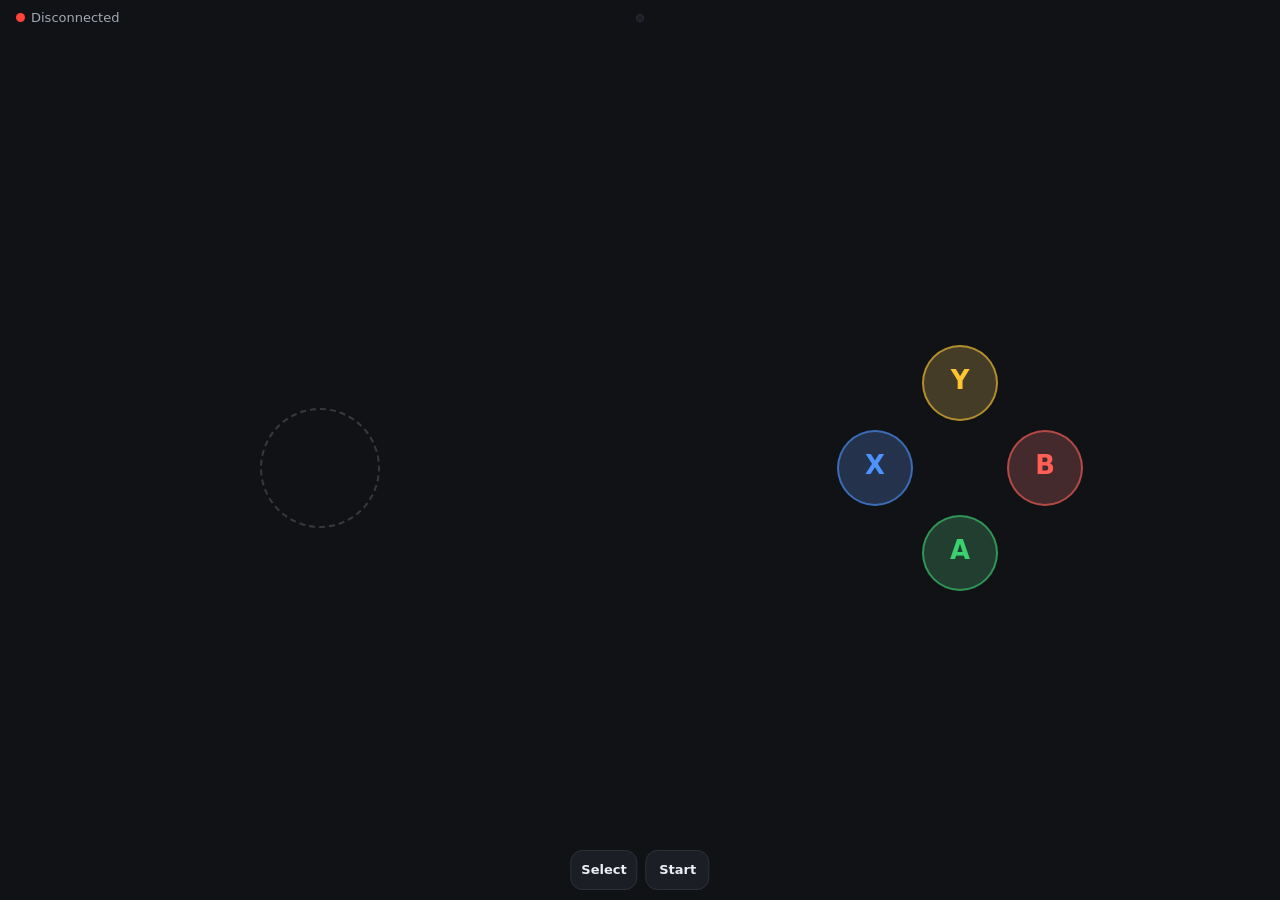
==== static/index.html @ 6986f9d0 "feat: phone joystick for macOS and Windows" ====
<!doctype html>
<html lang="en">
<head>
  <meta charset="utf-8">
  <meta name="viewport" content="width=device-width, initial-scale=1, maximum-scale=1, user-scalable=no, viewport-fit=cover">
  <meta name="apple-mobile-web-app-capable" content="yes">
  <meta name="mobile-web-app-capable" content="yes">
  <meta name="apple-mobile-web-app-status-bar-style" content="black-translucent">
  <meta name="apple-mobile-web-app-title" content="Joystick">
  <meta name="theme-color" content="#101216">
  <title>Joystick</title>
  <link rel="stylesheet" href="/static/style.css">
</head>
<body>
  <header class="bar">
    <div class="status" id="status" data-state="off">
      <span class="dot"></span><span class="status-text" id="status-text"></span>
    </div>
    <div class="layouts" id="layouts" role="radiogroup"></div>
  </header>
  <main class="pad">
    <section class="stick-zone" id="stick-zone"><div class="stick-hint"></div></section>
    <section class="buttons">
      <div class="face">
        <button class="btn y" data-control="y"><span class="name">Y</span><span class="key"></span></button>
        <button class="btn x" data-control="x"><span class="name">X</span><span class="key"></span></button>
        <button class="btn b" data-control="b"><span class="name">B</span><span class="key"></span></button>
        <button class="btn a" data-control="a"><span class="name">A</span><span class="key"></span></button>
      </div>
    </section>
    <button class="shoulder l1" data-control="l1" hidden><span class="name">L1</span><span class="key"></span></button>
    <button class="shoulder r1" data-control="r1" hidden><span class="name">R1</span><span class="key"></span></button>
    <div class="system">
      <button class="pill" data-control="select"><span class="name">Select</span><span class="key"></span></button>
      <button class="pill" data-control="start"><span class="name">Start</span><span class="key"></span></button>
    </div>
  </main>
  <script src="/static/vendor/nipplejs-1.0.4.min.js"></script>
  <script src="/static/app.js"></script>
</body>
</html>
---- static/style.css ----
:root {
  --bg: #101216;
  --surface: #1b1e24;
  --border: #2c313a;
  --text: #eceef1;
  --muted: #a3a9b2;
  --ok: #34c759;
  --off: #ff453a;
  --sprint: #5ac8fa;
  --a: #3ccf6e;
  --b: #ff5f57;
  --x: #4c93ff;
  --y: #ffc531;
}

/* PlayStation symbol colors: ✕ blue, ○ red, □ pink, △ green. */
body[data-style="playstation"] {
  --a: #7aa7ff;
  --b: #ff6b6b;
  --x: #ea8fd8;
  --y: #5fd6a8;
}

* {
  box-sizing: border-box;
  touch-action: none;
  -webkit-tap-highlight-color: transparent;
  -webkit-user-select: none;
  user-select: none;
  -webkit-touch-callout: none;
}

[hidden] { display: none !important; }

html, body {
  margin: 0;
  height: 100%;
  overflow: hidden;
  overscroll-behavior: none;
  background: var(--bg);
  color: var(--text);
  font: 15px/1.2 -apple-system, BlinkMacSystemFont, system-ui, sans-serif;
}

body {
  display: flex;
  flex-direction: column;
  height: 100dvh;
  padding: env(safe-area-inset-top) env(safe-area-inset-right) env(safe-area-inset-bottom) env(safe-area-inset-left);
}

button {
  appearance: none;
  font: inherit;
  color: inherit;
  margin: 0;
  padding: 0;
  border: 0;
  background: none;
}

.bar {
  display: grid;
  grid-template-columns: 1fr auto 1fr;
  align-items: center;
  gap: 12px;
  padding: 10px 16px;
}

.status {
  display: flex;
  align-items: center;
  gap: 6px;
  min-width: 0;
  font-size: 13px;
  color: var(--muted);
  white-space: nowrap;
}

.dot {
  flex: none;
  width: 9px;
  height: 9px;
  border-radius: 50%;
  background: var(--off);
}

.status[data-state="on"] .dot { background: var(--ok); }

.layouts {
  display: flex;
  padding: 3px;
  border: 1px solid var(--border);
  border-radius: 999px;
  background: var(--surface);
}

.layouts button {
  padding: 8px 14px;
  border-radius: 999px;
  font-weight: 600;
  color: var(--muted);
  white-space: nowrap;
}

.layouts button[aria-checked="true"] {
  background: var(--text);
  color: var(--bg);
}

.pad {
  position: relative;
  flex: 1;
  min-height: 0;
  display: grid;
  grid-template-columns: 1fr 1fr;
}

.stick-zone {
  position: relative;
  min-width: 0;
}

.stick-hint {
  position: absolute;
  left: 50%;
  top: 50%;
  width: 120px;
  height: 120px;
  margin: -60px 0 0 -60px;
  border: 2px dashed rgba(255, 255, 255, 0.16);
  border-radius: 50%;
  transition: opacity 0.1s;
}

.stick-zone.active .stick-hint { opacity: 0; }

/* Sprinting (finger past the ring): the knob and R1 turn light blue. */
.stick-zone.sprint .front { background: var(--sprint) !important; }

.buttons {
  display: flex;
  align-items: center;
  justify-content: center;
  min-width: 0;
}

.face {
  --s: min(76px, 22vh, 13vw);
  display: grid;
  grid-template-columns: repeat(3, var(--s));
  grid-template-rows: repeat(3, var(--s));
  gap: calc(var(--s) * 0.12);
}

.btn {
  --c: var(--a);
  display: flex;
  flex-direction: column;
  align-items: center;
  justify-content: center;
  border: 2px solid color-mix(in srgb, var(--c) 60%, transparent);
  border-radius: 50%;
  background: color-mix(in srgb, var(--c) 18%, var(--surface));
  color: var(--c);
  transition: transform 0.05s;
}

.btn .name {
  font-size: calc(var(--s) * 0.34);
  font-weight: 700;
  line-height: 1;
}

.btn .key,
.shoulder .key,
.pill .key {
  max-width: 88%;
  overflow: hidden;
  text-overflow: ellipsis;
  white-space: nowrap;
  font-size: 11px;
  font-weight: 500;
}

.btn .key {
  margin-top: 3px;
  color: var(--text);
  opacity: 0.8;
}

.btn.y { --c: var(--y); grid-area: 1 / 2; }
.btn.x { --c: var(--x); grid-area: 2 / 1; }
.btn.b { --c: var(--b); grid-area: 2 / 3; }
.btn.a { --c: var(--a); grid-area: 3 / 2; }

.btn.pressed {
  background: var(--c);
  color: var(--bg);
  transform: scale(0.94);
}

.btn.pressed .key { color: var(--bg); opacity: 1; }

/* Shoulders in the top corners; R1 is bigger because it's held to sprint. */
.shoulder,
.pill {
  display: flex;
  flex-direction: column;
  align-items: center;
  justify-content: center;
  border: 1px solid var(--border);
  background: var(--surface);
  font-weight: 700;
}

.shoulder {
  position: absolute;
  top: 6px;
  width: 76px;
  height: 46px;
  border-radius: 14px;
  font-size: 16px;
}

.shoulder.l1 { left: 16px; }
.shoulder.r1 { right: 16px; width: 104px; height: 56px; font-size: 18px; }

.system {
  position: absolute;
  bottom: 10px;
  left: 50%;
  display: flex;
  gap: 8px;
  transform: translateX(-50%);
}

.pill {
  min-width: 64px;
  min-height: 40px;
  padding: 4px 10px;
  border-radius: 12px;
  font-size: 13px;
  font-weight: 600;
}

.shoulder .key,
.pill .key { color: var(--muted); }

.pill .key { max-width: none; }

.shoulder.pressed,
.pill.pressed {
  background: var(--text);
  color: var(--bg);
}

.shoulder.pressed .key,
.pill.pressed .key { color: var(--bg); }

.shoulder.auto:not(.pressed) {
  border-color: var(--sprint);
  background: var(--sprint);
  color: var(--bg);
}

.shoulder.auto:not(.pressed) .key { color: var(--bg); }

@media (max-width: 480px) {
  .status-text { display: none; }
}
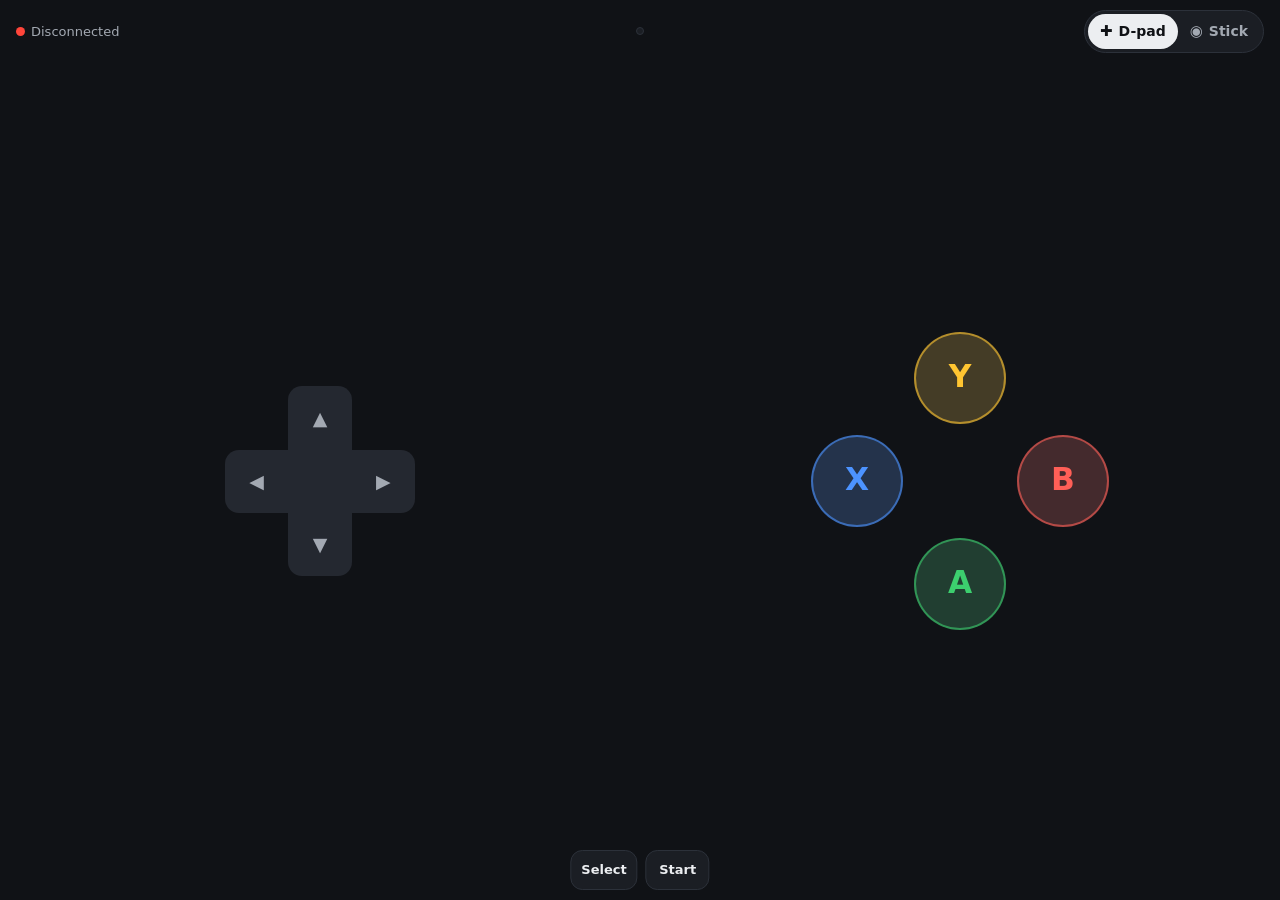
==== commit 4c22a98c: "feat: d-pad by default, with a switch to the analog stick" ====
--- a/static/index.html
+++ b/static/index.html
@@ -9,6 +9,7 @@
   <meta name="apple-mobile-web-app-title" content="Joystick">
   <meta name="theme-color" content="#101216">
   <title>Joystick</title>
+  <link rel="stylesheet" href="/static/tokens.css">
   <link rel="stylesheet" href="/static/style.css">
 </head>
 <body>
@@ -17,9 +18,21 @@
       <span class="dot"></span><span class="status-text" id="status-text"></span>
     </div>
     <div class="layouts" id="layouts" role="radiogroup"></div>
+    <div class="mode" id="mode" role="radiogroup">
+      <button role="radio" data-mode="dpad"><span class="mode-icon">✚</span><span class="mode-text" data-text="dpad"></span></button>
+      <button role="radio" data-mode="analog"><span class="mode-icon">◉</span><span class="mode-text" data-text="analog"></span></button>
+    </div>
   </header>
   <main class="pad">
-    <section class="stick-zone" id="stick-zone"><div class="stick-hint"></div></section>
+    <section class="stick-zone" id="stick-zone" hidden><div class="stick-hint"></div></section>
+    <section class="dpad-zone" id="dpad-zone">
+      <div class="dpad" id="dpad">
+        <span class="arm up" data-dir="up">▲</span>
+        <span class="arm down" data-dir="down">▼</span>
+        <span class="arm left" data-dir="left">◀</span>
+        <span class="arm right" data-dir="right">▶</span>
+      </div>
+    </section>
     <section class="buttons">
       <div class="face">
         <button class="btn y" data-control="y"><span class="name">Y</span><span class="key"></span></button>
@@ -35,7 +48,9 @@
       <button class="pill" data-control="start"><span class="name">Start</span><span class="key"></span></button>
     </div>
   </main>
+  <div class="sheet" id="sheet" hidden><div class="sheet-list" id="sheet-list" role="radiogroup"></div></div>
   <script src="/static/vendor/nipplejs-1.0.4.min.js"></script>
+  <script src="/static/common.js"></script>
   <script src="/static/app.js"></script>
 </body>
 </html>
--- a/static/tokens.css
+++ b/static/tokens.css
@@ -0,0 +1,23 @@
+:root {
+  --bg: #101216;
+  --surface: #1b1e24;
+  --surface-2: #242830;
+  --border: #2c313a;
+  --text: #eceef1;
+  --muted: #a3a9b2;
+  --ok: #34c759;
+  --off: #ff453a;
+  --sprint: #5ac8fa;
+  --a: #3ccf6e;
+  --b: #ff5f57;
+  --x: #4c93ff;
+  --y: #ffc531;
+}
+
+/* PlayStation symbol colors: ✕ blue, ○ red, □ pink, △ green. */
+[data-style="playstation"] {
+  --a: #7aa7ff;
+  --b: #ff6b6b;
+  --x: #ea8fd8;
+  --y: #5fd6a8;
+}
--- a/static/style.css
+++ b/static/style.css
@@ -1,26 +1,3 @@
-:root {
-  --bg: #101216;
-  --surface: #1b1e24;
-  --border: #2c313a;
-  --text: #eceef1;
-  --muted: #a3a9b2;
-  --ok: #34c759;
-  --off: #ff453a;
-  --sprint: #5ac8fa;
-  --a: #3ccf6e;
-  --b: #ff5f57;
-  --x: #4c93ff;
-  --y: #ffc531;
-}
-
-/* PlayStation symbol colors: ✕ blue, ○ red, □ pink, △ green. */
-body[data-style="playstation"] {
-  --a: #7aa7ff;
-  --b: #ff6b6b;
-  --x: #ea8fd8;
-  --y: #5fd6a8;
-}
-
 * {
   box-sizing: border-box;
   touch-action: none;
@@ -103,7 +80,53 @@
   white-space: nowrap;
 }
 
-.layouts button[aria-checked="true"] {
+.layouts button[aria-checked="true"],
+.layouts.compact button {
+  background: var(--text);
+  color: var(--bg);
+}
+
+.layouts.compact button {
+  max-width: 60vw;
+  overflow: hidden;
+  text-overflow: ellipsis;
+}
+
+.sheet {
+  position: fixed;
+  inset: 0;
+  z-index: 10;
+  display: flex;
+  align-items: flex-start;
+  justify-content: center;
+  padding: calc(env(safe-area-inset-top) + 56px) 16px 16px;
+  background: rgba(0, 0, 0, 0.6);
+}
+
+.sheet-list {
+  display: grid;
+  grid-template-columns: repeat(auto-fill, minmax(160px, 1fr));
+  gap: 4px;
+  width: min(560px, 100%);
+  max-height: 100%;
+  overflow: hidden;
+  padding: 6px;
+  border: 1px solid var(--border);
+  border-radius: 16px;
+  background: var(--surface);
+}
+
+.sheet-list button {
+  padding: 12px 14px;
+  border-radius: 10px;
+  font-weight: 600;
+  text-align: left;
+  overflow: hidden;
+  text-overflow: ellipsis;
+  white-space: nowrap;
+}
+
+.sheet-list button[aria-checked="true"] {
   background: var(--text);
   color: var(--bg);
 }
@@ -116,10 +139,90 @@
   grid-template-columns: 1fr 1fr;
 }
 
-.stick-zone {
+.stick-zone,
+.dpad-zone {
   position: relative;
+  grid-area: 1 / 1;
   min-width: 0;
 }
+
+.buttons { grid-area: 1 / 2; }
+
+.mode {
+  justify-self: end;
+  display: flex;
+  padding: 3px;
+  border: 1px solid var(--border);
+  border-radius: 999px;
+  background: var(--surface);
+}
+
+.mode button {
+  display: flex;
+  align-items: center;
+  gap: 6px;
+  padding: 9px 12px;
+  border-radius: 999px;
+  color: var(--muted);
+  font-size: 14px;
+  font-weight: 600;
+  white-space: nowrap;
+}
+
+.mode button[aria-checked="true"] {
+  background: var(--text);
+  color: var(--bg);
+}
+
+.mode-icon { font-size: 15px; line-height: 1; }
+
+.dpad-zone {
+  display: flex;
+  align-items: center;
+  justify-content: center;
+}
+
+/* A cross drawn from two bars; each arm lights up while its direction is held. */
+.dpad {
+  --d: min(190px, 50vh, 28vw);
+  position: relative;
+  width: var(--d);
+  height: var(--d);
+}
+
+.dpad::before,
+.dpad::after {
+  content: "";
+  position: absolute;
+  border-radius: 14px;
+  background: var(--surface-2);
+}
+
+.dpad::before { inset: 0 33.3%; }
+.dpad::after { inset: 33.3% 0; }
+
+.arm {
+  position: absolute;
+  z-index: 1;
+  display: flex;
+  align-items: center;
+  justify-content: center;
+  color: var(--muted);
+  font-size: calc(var(--d) * 0.1);
+  transition: background 0.05s;
+}
+
+.arm.up { inset: 0 33.3% 66.7%; border-radius: 14px 14px 0 0; }
+.arm.down { inset: 66.7% 33.3% 0; border-radius: 0 0 14px 14px; }
+.arm.left { inset: 33.3% 66.7% 33.3% 0; border-radius: 14px 0 0 14px; }
+.arm.right { inset: 33.3% 0 33.3% 66.7%; border-radius: 0 14px 14px 0; }
+
+.arm.pressed {
+  background: var(--text);
+  color: var(--bg);
+}
+
+.dpad-zone.sprint .arm.pressed { background: var(--sprint); }
 
 .stick-hint {
   position: absolute;
@@ -146,7 +249,7 @@
 }
 
 .face {
-  --s: min(76px, 22vh, 13vw);
+  --s: min(92px, 24vh, 14.5vw);
   display: grid;
   grid-template-columns: repeat(3, var(--s));
   grid-template-rows: repeat(3, var(--s));
@@ -185,6 +288,7 @@
 
 .btn .key {
   margin-top: 3px;
+  font-size: 12px;
   color: var(--text);
   opacity: 0.8;
 }
@@ -267,5 +371,22 @@
 .shoulder.auto:not(.pressed) .key { color: var(--bg); }
 
 @media (max-width: 480px) {
-  .status-text { display: none; }
-}
+  .status-text,
+  .mode-text { display: none; }
+}
+
+.btn, .pill { position: relative; } /* .shoulder is already absolute */
+
+/* Invisible switch over each button: the iPhone vibrates when the finger toggles it. */
+.haptic {
+  position: absolute;
+  inset: 0;
+  width: 100%;
+  height: 100%;
+  margin: 0;
+  opacity: 0;
+  clip-path: inset(0 round 999px);
+  touch-action: manipulation;
+}
+
+.no-haptics .haptic { display: none; }
